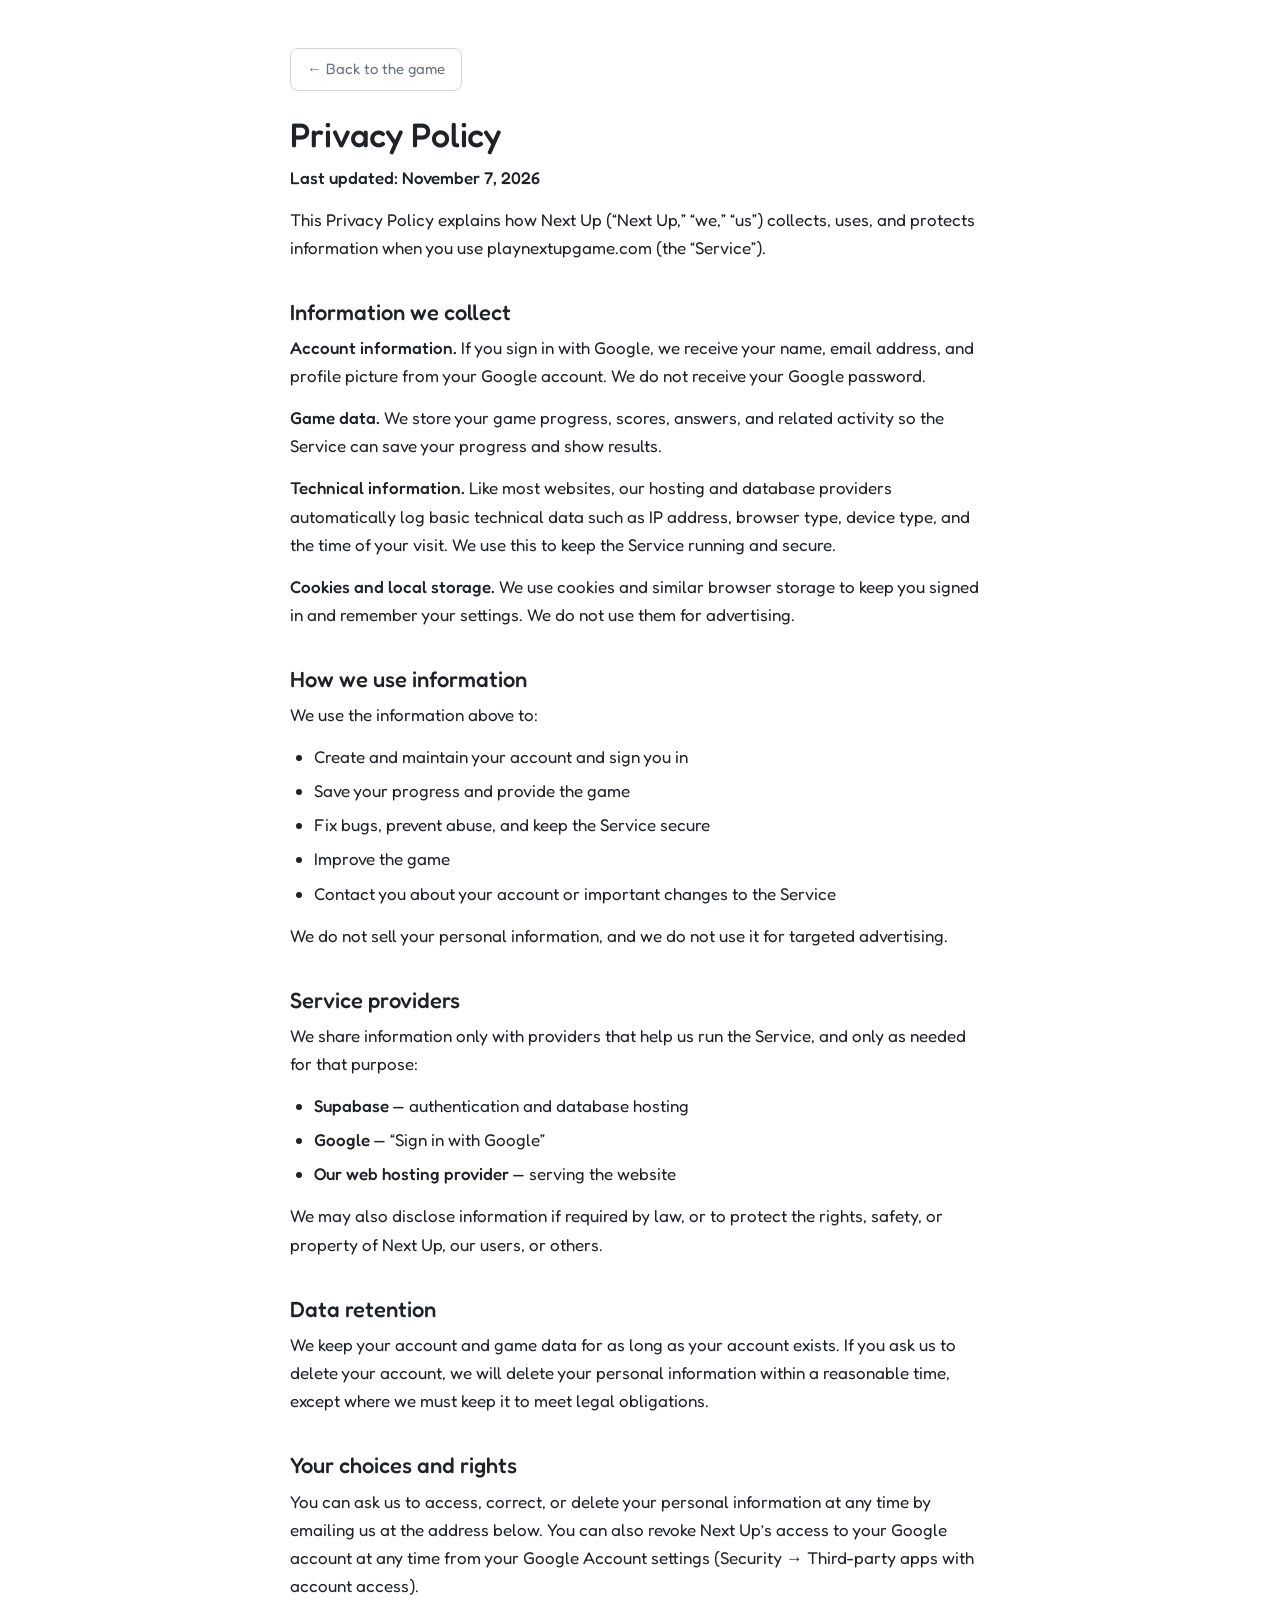
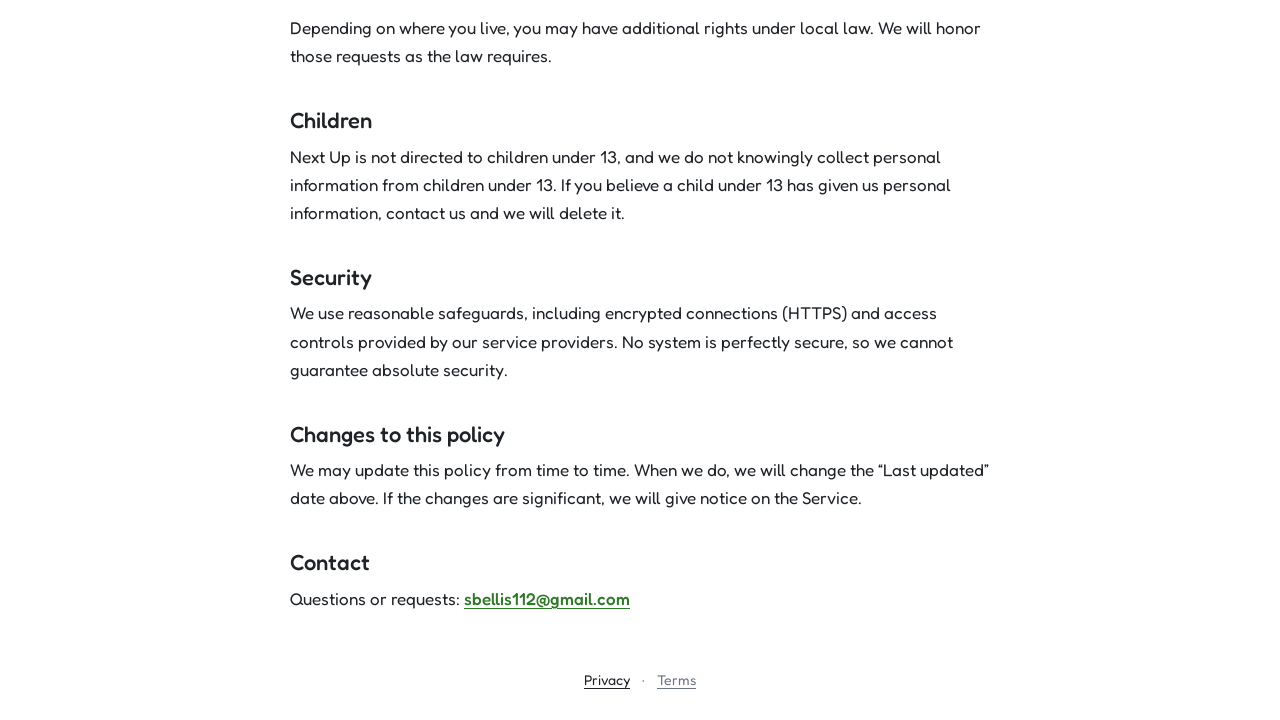
==== privacy/index.html @ cf097ffb "Add Privacy Policy and Terms of Service pages with site footer - New static pages at /privacy and /t" ====
<!DOCTYPE html>
<html lang="en">
<head>
<meta charset="UTF-8" />
<meta name="viewport" content="width=device-width, initial-scale=1" />
<title>Privacy Policy – Next Up</title>
<meta name="description" content="How Next Up collects, uses, and protects information." />
<meta name="theme-color" content="#5bb450" />
<link rel="preconnect" href="https://fonts.googleapis.com">
<link rel="preconnect" href="https://fonts.gstatic.com" crossorigin>
<link href="https://fonts.googleapis.com/css2?family=Fredoka:wght@300;400;500&display=swap" rel="stylesheet">
<link rel="stylesheet" href="/css/styles.css">
</head>
<body class="legal-body">
  <main class="container legal">
    <a class="legal-home" href="/">← Back to the game</a>

    <h1>Privacy Policy</h1>
    <p><strong>Last updated: November 7, 2026</strong></p>
    <p>This Privacy Policy explains how Next Up (“Next Up,” “we,” “us”) collects, uses, and protects information when you use playnextupgame.com (the “Service”).</p>

    <h2>Information we collect</h2>
    <p><strong>Account information.</strong> If you sign in with Google, we receive your name, email address, and profile picture from your Google account. We do not receive your Google password.</p>
    <p><strong>Game data.</strong> We store your game progress, scores, answers, and related activity so the Service can save your progress and show results.</p>
    <p><strong>Technical information.</strong> Like most websites, our hosting and database providers automatically log basic technical data such as IP address, browser type, device type, and the time of your visit. We use this to keep the Service running and secure.</p>
    <p><strong>Cookies and local storage.</strong> We use cookies and similar browser storage to keep you signed in and remember your settings. We do not use them for advertising.</p>

    <h2>How we use information</h2>
    <p>We use the information above to:</p>
    <ul>
      <li>Create and maintain your account and sign you in</li>
      <li>Save your progress and provide the game</li>
      <li>Fix bugs, prevent abuse, and keep the Service secure</li>
      <li>Improve the game</li>
      <li>Contact you about your account or important changes to the Service</li>
    </ul>
    <p>We do not sell your personal information, and we do not use it for targeted advertising.</p>

    <h2>Service providers</h2>
    <p>We share information only with providers that help us run the Service, and only as needed for that purpose:</p>
    <ul>
      <li><strong>Supabase</strong> — authentication and database hosting</li>
      <li><strong>Google</strong> — “Sign in with Google”</li>
      <li><strong>Our web hosting provider</strong> — serving the website</li>
    </ul>
    <p>We may also disclose information if required by law, or to protect the rights, safety, or property of Next Up, our users, or others.</p>

    <h2>Data retention</h2>
    <p>We keep your account and game data for as long as your account exists. If you ask us to delete your account, we will delete your personal information within a reasonable time, except where we must keep it to meet legal obligations.</p>

    <h2>Your choices and rights</h2>
    <p>You can ask us to access, correct, or delete your personal information at any time by emailing us at the address below. You can also revoke Next Up’s access to your Google account at any time from your Google Account settings (Security → Third-party apps with account access).</p>
    <p>Depending on where you live, you may have additional rights under local law. We will honor those requests as the law requires.</p>

    <h2>Children</h2>
    <p>Next Up is not directed to children under 13, and we do not knowingly collect personal information from children under 13. If you believe a child under 13 has given us personal information, contact us and we will delete it.</p>

    <h2>Security</h2>
    <p>We use reasonable safeguards, including encrypted connections (HTTPS) and access controls provided by our service providers. No system is perfectly secure, so we cannot guarantee absolute security.</p>

    <h2>Changes to this policy</h2>
    <p>We may update this policy from time to time. When we do, we will change the “Last updated” date above. If the changes are significant, we will give notice on the Service.</p>

    <h2>Contact</h2>
    <p>Questions or requests: <strong><a href="mailto:sbellis112@gmail.com">sbellis112@gmail.com</a></strong></p>
  </main>

  <footer class="site-footer">
    <a href="/privacy" aria-current="page">Privacy</a>
    <span aria-hidden="true">·</span>
    <a href="/terms">Terms</a>
  </footer>
</body>
</html>
---- css/styles.css ----
:root {
  --bg: #ffffff;
  --panel: #ffffff;
  --panel-light: #f4f5f7;
  --tile: #ffffff;
  --ink: #111;
  --text: #1f2328;
  --muted: #6b7280;
  --accent: #5bb450;
  --accent-hover: #4ea344;
  --correct: #5bb450;
  --wrong: #9ca3af;
  --border: #d1d5db;
  --gold: #d97706;
  --accent-link: #2f7a28;
}
@media (prefers-color-scheme: dark) {
  :root {
    --bg: #111418;
    --panel: #161a20;
    --panel-light: #1d232b;
    --text: #e6e8eb;
    --muted: #9aa3ad;
    --border: #313943;
    --accent-link: #7fd174;
  }
}
* { box-sizing: border-box; }
html, body, button, input, select, textarea, .container * {
  font-family: 'Fredoka', -apple-system, BlinkMacSystemFont, "Segoe UI", sans-serif;
}
body {
  margin: 0;
  font-weight: 400;
  background: var(--bg);
  color: var(--text);
  min-height: 100vh;
  display: flex;
  align-items: center;
  justify-content: center;
  padding: 24px;
  flex-direction: column;
}
/* Column layout: the auto margins centre the container vertically and keep the footer at the bottom. */
.container { width: 100%; max-width: 980px; margin-top: auto; }
.screen { display: none; }
.screen.active { display: block; }

.subtitle, .label, .diff-label, .big-label,
.result-stat .lbl, .stat span, .history-row.head,
.account-bar .signin-text, .account-info .who .sub { font-weight: 300; }

/* ----- Menu ----- */
.menu { text-align: center; padding: 32px 20px; }
.menu h1 { font-size: 36px; margin: 0 0 8px 0; font-weight: 500; }
.menu .subtitle { color: var(--muted); font-size: 16px; margin-bottom: 18px; }
.streak-chip {
  display: inline-flex;
  align-items: center;
  gap: 6px;
  background: var(--panel-light);
  border: 1px solid var(--border);
  border-radius: 999px;
  padding: 6px 14px;
  font-size: 14px;
  margin-bottom: 26px;
  color: var(--text);
}
.streak-chip b { color: var(--gold); }
.menu-actions {
  display: flex;
  flex-direction: column;
  gap: 12px;
  max-width: 360px;
  margin: 0 auto 28px auto;
}
.menu-actions button {
  padding: 14px 22px;
  font-size: 16px;
  font-weight: 500;
  border-radius: 10px;
  cursor: pointer;
  border: 1px solid var(--border);
  background: var(--panel-light);
  color: var(--text);
  transition: all 0.15s;
  min-height: 48px;
}
.menu-actions button.primary {
  background: var(--accent);
  color: white;
  border-color: var(--accent);
}
.menu-actions button.primary:hover { background: var(--accent-hover); border-color: var(--accent-hover); }
.menu-actions button:hover { border-color: var(--accent); }
.menu-actions button .sub-note { display: block; font-size: 12px; font-weight: 300; opacity: 0.85; margin-top: 2px; }
.menu-divider {
  color: var(--muted);
  font-size: 12px;
  text-transform: uppercase;
  letter-spacing: 1px;
  margin: 18px 0 4px 0;
}
.diff-row { display: flex; gap: 8px; justify-content: center; margin-bottom: 14px; flex-wrap: wrap; }
.diff-row button {
  background: var(--panel-light);
  color: var(--muted);
  border: 1px solid var(--border);
  border-radius: 8px;
  padding: 10px 16px;
  font-size: 14px;
  cursor: pointer;
  min-height: 44px;
}
.diff-row button.active {
  background: var(--accent);
  color: white;
  border-color: var(--accent);
}
.diff-label {
  color: var(--muted);
  font-size: 13px;
  text-transform: uppercase;
  letter-spacing: 1px;
  margin-bottom: 10px;
}

/* ----- Round ----- */
.header {
  display: flex;
  justify-content: space-between;
  align-items: center;
  margin-bottom: 20px;
  gap: 12px;
  flex-wrap: wrap;
}
h1.round-title { font-size: 22px; margin: 0; font-weight: 500; }
.stats { display: flex; gap: 10px; font-variant-numeric: tabular-nums; flex-wrap: wrap; }
.stat {
  background: var(--panel-light);
  padding: 8px 14px;
  border-radius: 8px;
  border: 1px solid var(--border);
  font-size: 14px;
}
.stat span { color: var(--muted); margin-right: 6px; }
#timer { display: inline-block; min-width: 44px; text-align: right; }
.progress-bar {
  height: 6px;
  background: var(--panel-light);
  border-radius: 3px;
  overflow: hidden;
  margin-bottom: 20px;
  border: 1px solid var(--border);
}
.progress-fill { height: 100%; background: var(--accent); transition: width 0.3s; }
.panel {
  background: var(--panel);
  border: 1px solid var(--border);
  border-radius: 14px;
  padding: 28px;
}
.label {
  color: var(--muted);
  font-size: 13px;
  text-transform: uppercase;
  letter-spacing: 1px;
  margin-bottom: 12px;
}
.sequence { margin-bottom: 20px; }

/* Frames stack TOP-TO-BOTTOM (numbered 1→4) so the order is unambiguous, then
   the answer (frame 5) continues below. Reference frames are sized in viewport
   units so the whole column tries to fit one screen; if it can't, the page
   just scrolls vertically. Applies to every 4-frame sequence family. */
.frame-stack {
  display: flex;
  flex-direction: column;
  align-items: center;
  gap: clamp(8px, 1.6vh, 14px);
}
/* Reference frames: read-only, so kept compact and viewport-scaled. Beats the
   generic #screen-round .sequence .tile width rule. */
#screen-round .sequence .tile.frame-tile,
.tile.frame-tile {
  position: relative;
  width: min(30vw, 15vh, 132px);
  height: min(30vw, 15vh, 132px);
}
.frame-tile svg { width: 100%; height: 100%; }
.frame-chip {
  position: absolute;
  top: -9px;
  left: -9px;
  width: 22px;
  height: 22px;
  border-radius: 50%;
  background: var(--muted);
  color: #fff;
  font-size: 12px;
  font-weight: 600;
  display: flex;
  align-items: center;
  justify-content: center;
  z-index: 2;
}

/* The answer stage: frame 5, larger and centered at the bottom of the column. */
.answer-stage { display: flex; justify-content: center; margin: clamp(8px, 1.6vh, 14px) 0 8px; }
.answer-wrap { position: relative; }
.answer-wrap .chip-answer { background: var(--accent); }
/* High specificity on purpose: must beat the #screen-round .sequence .tile
   sizing rules at any screen width. Uses vh too so it shrinks to help fit. */
#screen-round .sequence .tile.answer-big,
.tile.answer-big {
  width: min(70vw, 40vh, 240px);
  height: min(70vw, 40vh, 240px);
}
.answer-big .slot-canvas svg { width: 100%; height: 100%; }
.matrix {
  display: grid;
  grid-template-columns: repeat(3, max-content);
  gap: 10px;
  margin-bottom: 28px;
}
.tile {
  width: 120px;
  height: 120px;
  background: #fff; /* tiles stay white in dark mode so figures read */
  border: 2px solid #000;
  border-radius: 4px;
  display: flex;
  align-items: center;
  justify-content: center;
  flex-shrink: 0;
  position: relative;
}
.tile.question {
  background: var(--panel-light);
  border-style: dashed;
  border-color: var(--muted);
  color: var(--muted);
  font-size: 48px;
  font-weight: 300;
}
.matrix .tile { width: 96px; height: 96px; }
.matrix .tile.question { font-size: 40px; }
.arrow { color: var(--muted); font-size: 18px; user-select: none; }
.options {
  display: grid;
  grid-template-columns: repeat(5, 1fr);
  gap: 12px;
}
.option {
  display: flex;
  flex-direction: column;
  align-items: center;
  gap: 8px;
  cursor: pointer;
  background: none;
  border: none;
  padding: 0;
}
.option .tile { transition: all 0.15s; width: 110px; height: 110px; }
.option:hover:not(:disabled) .tile,
.option:focus-visible .tile {
  transform: translateY(-3px);
  box-shadow: 0 6px 16px rgba(91,180,80,0.25);
}
.option .letter { font-weight: 500; color: var(--muted); font-size: 16px; }
.option.correct .tile { border-color: var(--correct); box-shadow: 0 0 0 3px var(--correct); }
.option.wrong   .tile { border-color: var(--wrong);   box-shadow: 0 0 0 3px var(--wrong); }
.option:disabled { cursor: default; }

/* ----- Answer builder (construct-the-answer) ----- */
.builder { margin-top: 8px; }
.bld-stage { display: flex; gap: 16px; align-items: flex-start; justify-content: center; flex-wrap: wrap; }
.bld-stage-center { justify-content: center; }
.bld-canvas-wrap { display: flex; flex-direction: column; align-items: center; gap: 12px; }
.bld-canvas {
  width: 150px; height: 150px; background: #fff;
  border: 2px solid #000; border-radius: 4px;
  display: flex; align-items: center; justify-content: center; flex-shrink: 0;
}
.bld-palette {
  display: grid; grid-template-columns: repeat(2, 1fr); gap: 8px;
  align-content: start;
  padding: 12px; border: 1px solid var(--border); border-radius: 10px;
  background: var(--panel-light); min-width: 150px;
}
.bld-palette-title { grid-column: 1 / -1; font-size: 12px; text-transform: uppercase; letter-spacing: 1px; color: var(--muted); margin-bottom: 2px; text-align: center; }
.bld-chip {
  display: inline-flex; flex-direction: column; align-items: center; justify-content: center;
  gap: 3px;
  padding: 6px; border: 2px solid transparent; border-radius: 8px;
  background: #fff; cursor: pointer; min-height: 64px; min-width: 64px;
}
.bld-chip-label { font-size: 10px; color: #555; text-transform: capitalize; }
@media (max-width: 700px) {
  .bld-stage { flex-direction: column; align-items: center; }
  .bld-palette { grid-template-columns: repeat(4, 1fr); width: 100%; max-width: 360px; }
}
.bld-chip.sel { border-color: var(--accent); box-shadow: 0 0 0 2px color-mix(in srgb, var(--accent) 35%, transparent); }
.bld-chip:hover { border-color: var(--muted); }
.bld-chip svg { display: block; }
.bld-blank { font-size: 12px; color: var(--muted); background: var(--panel-light); }
.bld-controls { display: flex; align-items: center; gap: 8px; flex-wrap: wrap; justify-content: center; }
.bld-ctl-label { font-size: 12px; color: var(--muted); text-transform: uppercase; letter-spacing: 1px; }
.bld-slot, .bld-size, .bld-step, .bld-clear {
  padding: 8px 12px; border: 1px solid var(--border); border-radius: 8px;
  background: var(--panel-light); color: var(--text); cursor: pointer; min-height: 40px;
}
.bld-slot.sel { background: var(--accent); color: #fff; border-color: var(--accent); }
.bld-size.sel { border-color: var(--accent); box-shadow: 0 0 0 2px color-mix(in srgb, var(--accent) 35%, transparent); }
.bld-step { font-size: 20px; min-width: 44px; line-height: 1; }
.bld-count { font-variant-numeric: tabular-nums; min-width: 64px; text-align: center; }
.bld-slot-row { justify-content: center; }
.bld-hint { font-size: 13px; color: var(--muted); }
/* Tap-the-box dot builder: an invisible 3x3 grid sits over the preview. */
.bld-dotbox { position: relative; display: inline-block; }
.bld-dotgrid-overlay {
  position: absolute; inset: 2px; /* sit inside the canvas border */
  display: grid; grid-template-columns: repeat(3, 1fr); grid-template-rows: repeat(3, 1fr);
}
.bld-cellhit { background: transparent; border: none; cursor: pointer; padding: 0; }
.bld-cellhit:hover:not(.disabled) { background: color-mix(in srgb, var(--accent) 14%, transparent); }
.bld-cellhit.disabled { cursor: default; }
.bld-submit { margin-top: 22px; }

/* Number pad builder */
.bld-numpad-display {
  min-width: 180px;
  min-height: 52px;
  padding: 8px 16px;
  border: 2px solid var(--border);
  border-radius: 10px;
  background: #fff;
  color: #111;
  font-size: 30px;
  font-weight: 600;
  text-align: center;
  font-variant-numeric: tabular-nums;
}
.bld-numpad { display: grid; grid-template-columns: repeat(3, 64px); gap: 8px; }
.bld-key {
  min-height: 50px;
  font-size: 20px;
  border: 1px solid var(--border);
  border-radius: 10px;
  background: var(--panel-light);
  color: var(--text);
  cursor: pointer;
}
.bld-key:hover { border-color: var(--accent); }

/* Week builders (calendar pattern + pick-a-day) */
.bld-canvas-wide { width: 330px; height: auto; min-height: 0; padding: 4px; }
.bld-weekrow { display: flex; gap: 4px; }
.bld-day {
  flex: 1;
  min-width: 40px;
  min-height: 42px;
  border: 1px solid var(--border);
  border-radius: 8px;
  background: var(--panel-light);
  color: var(--text);
  font-size: 12px;
  cursor: pointer;
}
.bld-day.sel { background: var(--accent); color: #fff; border-color: var(--accent); }

/* Tap-to-cycle nested builder: invisible section hotspots over the preview. */
.bld-nested-wrap { position: relative; }
.bld-nested-overlay { position: absolute; inset: 0; width: 100%; height: 100%; }
.bld-sect { fill: transparent; stroke: none; cursor: pointer; }
.bld-sect:hover { fill: color-mix(in srgb, var(--accent) 18%, transparent); }
.bld-sect.drop { fill: color-mix(in srgb, var(--accent) 32%, transparent); }
.bld-sect:focus-visible { stroke: var(--accent); stroke-width: 2; outline: none; }
.bld-legend { display: flex; gap: 6px; flex-wrap: wrap; justify-content: center; align-items: center; }
.bld-legend-chip {
  display: inline-flex; padding: 4px; border: 2px solid transparent; border-radius: 8px;
  background: #fff; cursor: grab; line-height: 0;
  min-width: 46px; min-height: 46px;             /* touch-friendly */
  align-items: center; justify-content: center;
  touch-action: none;                            /* pointer-drag, not scroll */
  user-select: none;
  -webkit-user-select: none;
}
.bld-legend-chip:active { cursor: grabbing; }
.bld-legend-chip:hover { border-color: var(--muted); }
.bld-legend-chip.sel { border-color: var(--accent); box-shadow: 0 0 0 2px color-mix(in srgb, var(--accent) 35%, transparent); }
.bld-legend-chip svg { border-radius: 3px; pointer-events: none; }

/* Pointer-drag ghost: a copy of the fill chip riding under the finger. */
.bld-drag-ghost {
  position: fixed;
  transform: translate(-50%, -55%) scale(1.15);
  pointer-events: none;
  z-index: 200;
  opacity: 0.92;
  box-shadow: 0 6px 18px rgba(0, 0, 0, 0.25);
}

/* ----- Puzzle-first round format -----
   The puzzle IS the page: no boxed panel, a full-bleed progress bar pinned to
   the top, and a small fixed HUD bottom-right (question · time · mute · quit). */
#screen-round .panel {
  background: transparent;
  border: none;
  border-radius: 0;
  padding: 10px 0 90px 0; /* bottom space so the HUD never overlaps content */
}
.round-progress {
  position: fixed;
  top: 0;
  left: 0;
  right: 0;
  z-index: 30;
  height: 7px;
  margin: 0;
  border: none;
  border-radius: 0;
}
.corner-hud {
  position: fixed;
  right: 14px;
  bottom: 14px;
  z-index: 30;
  display: flex;
  align-items: center;
  gap: 10px;
  padding: 8px 12px;
  border-radius: 999px;
  background: color-mix(in srgb, var(--panel) 88%, transparent);
  border: 1px solid var(--border);
  backdrop-filter: blur(6px);
  font-size: 13px;
  color: var(--muted);
}
.corner-hud .hud-q { font-weight: 600; color: var(--text); font-variant-numeric: tabular-nums; }
.corner-hud .hud-time { font-variant-numeric: tabular-nums; min-width: 44px; text-align: right; }
.hud-btn {
  background: none;
  border: none;
  padding: 2px 4px;
  font-size: 14px;
  color: var(--muted);
  cursor: pointer;
  min-height: 0;
}
.hud-btn:hover { color: var(--text); }

/* Bigger puzzle tiles in the round (sizes match the renderPanel calls). */
#screen-round .sequence .tile { width: 150px; height: 150px; }
#screen-round .matrix .tile { width: 120px; height: 120px; }
@media (max-width: 560px) {
  #screen-round .sequence .tile { width: 124px; height: 124px; }
  #screen-round .matrix .tile { width: 100px; height: 100px; }
  #screen-round .sequence .tile svg, #screen-round .matrix .tile svg { max-width: 100%; max-height: 100%; }
}

/* ----- Per-family identity -----
   Each puzzle family gets its own accent + frame treatment so types look,
   play, and feel distinct. data-family is set on .panel by loadQuestion. */
.panel[data-family] { border-top: none; }
.panel[data-family]::before {
  content: attr(data-family);
  display: inline-block;
  font-size: 11px;
  text-transform: uppercase;
  letter-spacing: 1.5px;
  color: var(--fam-accent, var(--accent));
  border: 1px solid var(--fam-accent, var(--accent));
  border-radius: 999px;
  padding: 3px 10px;
  margin-bottom: 12px;
}
.panel[data-family="shapes"]   { --fam-accent: #0072B2; }
.panel[data-family="dots"]     { --fam-accent: #56B4E9; }
.panel[data-family="matrix"]   { --fam-accent: #CC79A7; }
.panel[data-family="nested"]   { --fam-accent: #009E73; }
.panel[data-family="number"]   { --fam-accent: #E69F00; }
.panel[data-family="weeks"]    { --fam-accent: #D55E00; }
.panel[data-family="schedule"] { --fam-accent: #8b5cf6; }
.panel[data-family="month"]    { --fam-accent: #D55E00; }
.panel[data-family="bars"]     { --fam-accent: #0072B2; }
.panel[data-family="word"]     { --fam-accent: #E69F00; }

/* Nested puzzles read better with larger frames and no arrows between them. */
.panel[data-family="nested"] .sequence .arrow { display: none; }
.panel[data-family="nested"] .sequence { gap: 14px; }

/* Number panels: lighter frame so the digits carry the look. */
.panel[data-family="number"] .tile { border-width: 1px; border-radius: 12px; }

/* Weeks & schedule: stacked wide rows, paper-calendar feel. */
.weeks, .schedule { display: flex; flex-direction: column; gap: 8px; align-items: center; margin-bottom: 20px; }
.week-row {
  display: flex;
  align-items: center;
  gap: 10px;
  background: #fff;
  border: 1px solid #ccc;
  border-radius: 8px;
  padding: 6px 10px;
}
.week-row svg { display: block; }
.week-num { font-size: 11px; color: #888; min-width: 34px; font-variant-numeric: tabular-nums; }
.question-week { border-style: dashed; color: var(--muted); background: var(--panel-light); }
.week-q { font-size: 22px; font-weight: 300; padding: 4px 140px 4px 4px; }
.tile.week-tile { width: auto; height: auto; padding: 8px; }

/* Instruction line for puzzle families that need a hint up top. */
.instruction {
  font-size: 13px;
  color: var(--muted);
  background: var(--panel-light);
  border: 1px solid var(--border);
  border-radius: 8px;
  padding: 8px 12px;
  margin-bottom: 14px;
}

/* ----- Daily intro ----- */
.daily-intro .intro-note { color: var(--muted); font-size: 14px; max-width: 420px; margin: 8px auto 0; line-height: 1.5; }
.daily-intro .go-btn { margin-top: 24px; }

/* ----- GO button + menu links ----- */
.go-btn {
  display: flex;
  flex-direction: column;
  align-items: center;
  gap: 6px;
  width: 100%;
  max-width: 420px;
  margin: 18px auto 6px auto;
  padding: 26px 20px;
  border-radius: 18px;
  border: none;
  background: var(--accent);
  color: #fff;
  cursor: pointer;
  transition: transform 0.12s ease-out, background 0.15s;
}
.go-btn:hover { background: var(--accent-hover); transform: translateY(-2px); }
.go-btn:active { transform: translateY(0); }
.go-btn .go-word { font-size: 34px; font-weight: 700; letter-spacing: 4px; line-height: 1; }
.go-btn .sub-note { font-size: 13px; opacity: 0.92; }
.menu-links { display: flex; gap: 10px; justify-content: center; align-items: center; margin-top: 18px; color: var(--muted); }
.menu-link {
  background: none; border: none; padding: 4px 2px;
  color: var(--muted); font-size: 14px; cursor: pointer; text-decoration: underline;
  text-underline-offset: 3px;
}
.menu-link:hover { color: var(--text); }
.howto-gallery-note { font-size: 12px; color: var(--muted); max-width: 220px; text-align: left; }
@media (prefers-reduced-motion: reduce) {
  .go-btn, .go-btn:hover { transition: none; transform: none; }
}

/* ----- Game feel: shake, streak glow, pulses ----- */
/* Decaying horizontal shake on the puzzle panel (never the viewport). */
@keyframes irt-shake {
  10%, 90% { transform: translateX(-1px); }
  20%, 80% { transform: translateX(2px); }
  30%, 50%, 70% { transform: translateX(-4px); }
  40%, 60% { transform: translateX(4px); }
}
.panel.shake { animation: irt-shake 0.5s cubic-bezier(.36,.07,.19,.97) both; }

/* Streak heat: fixed glow layer behind everything; opacity-only changes. */
.streak-glow {
  position: fixed;
  inset: 0;
  z-index: 0;
  pointer-events: none;
  opacity: 0;
  transition: opacity 0.6s ease-out, background 0.6s ease-out;
}
@keyframes irt-glow-tick {
  0% { transform: scale(1); }
  40% { transform: scale(1.04); }
  100% { transform: scale(1); }
}
.streak-glow.glow-tick { animation: irt-glow-tick 0.5s ease-out; }
.container, .screen { position: relative; z-index: 1; }

/* Correct-answer pulse on the revealed tile (200ms overshoot). */
@keyframes irt-pop {
  0% { transform: scale(0.92); }
  60% { transform: scale(1.06); }
  100% { transform: scale(1); }
}
.tile.correct { animation: irt-pop 0.22s cubic-bezier(.175,.885,.32,1.275); }

@media (prefers-reduced-motion: reduce) {
  .panel.shake { animation: none; outline: 2px solid var(--wrong); outline-offset: 2px; }
  .streak-glow.glow-tick { animation: none; }
  .streak-glow { transition: none; }
  .tile.correct { animation: none; }
}

/* ----- Inline answer slot (the "?" in the puzzle is the input) ----- */
.answer-slot { position: relative; border-style: dashed; border-color: var(--accent); }
.answer-slot .slot-canvas { width: 100%; height: 100%; display: flex; align-items: center; justify-content: center; }
.answer-slot .slot-canvas svg { max-width: 100%; max-height: 100%; }
.answer-slot .slot-ph { font-size: 40px; font-weight: 300; color: var(--accent); }
.answer-slot.resolved { pointer-events: none; border-style: solid; }
.answer-slot.resolved.correct { border-color: var(--correct); box-shadow: 0 0 0 3px var(--correct); }
.answer-slot.resolved.wrong { border-color: #d55e00; box-shadow: 0 0 0 3px #d55e00; }

/* dots: 3x3 hit-grid over the slot. While unresolved, tappable cells carry a
   faint inset outline so players can see where to tap (hover never fires on
   touch); :active gives press feedback. */
.slot-dotgrid {
  position: absolute; inset: 0;
  display: grid; grid-template-columns: repeat(3, 1fr); grid-template-rows: repeat(3, 1fr);
  padding: 3px; gap: 2px;
}
.answer-slot:not(.resolved) .bld-cellhit:not(.disabled) {
  box-shadow: inset 0 0 0 1px color-mix(in srgb, var(--muted) 35%, transparent);
  border-radius: 6px;
}
.bld-cellhit:active:not(.disabled) { background: color-mix(in srgb, var(--accent) 22%, transparent); }

/* number: typed value lives in the slot */
.slot-number { font-size: 40px; font-weight: 600; color: #111; font-variant-numeric: tabular-nums; }

/* week answer row in the slot */
.week-slot { flex: 1; }
.slot-week { display: flex; gap: 4px; }
.slot-day {
  flex: 1; min-width: 38px; min-height: 52px;
  display: flex; flex-direction: column; align-items: center; justify-content: center; gap: 2px;
  border: 1px solid var(--border); border-radius: 8px;
  background: var(--panel-light); color: var(--text); font-size: 11px; cursor: pointer;
}
.slot-day.sel { background: var(--accent); color: #fff; border-color: var(--accent); }
.slot-day-dot { font-size: 12px; min-height: 14px; }
.question-week .week-slot .slot-week { width: 100%; }

/* month calendar answer */
.month-layout, .bars-layout { display: flex; justify-content: center; margin-bottom: 20px; }
.month-slot { width: 100%; max-width: 420px; }
.slot-month {
  display: grid; grid-template-columns: repeat(7, 1fr); gap: 4px;
  background: #fff; border: 1px solid #ccc; border-radius: 10px; padding: 10px;
}
.m-head { text-align: center; font-size: 11px; color: #888; padding: 2px 0; }
.m-day {
  position: relative; min-height: 44px;
  border: 1px solid #ddd; border-radius: 6px; background: #fafafa;
  color: #111; font-size: 13px; cursor: pointer;
  display: flex; flex-direction: column; align-items: center; justify-content: center; gap: 1px;
}
.m-day:hover { border-color: var(--accent); }
.m-day.sel { background: var(--accent); border-color: var(--accent); color: #fff; }
.m-day .m-sym { font-size: 11px; line-height: 1; }
.m-day.sel .m-sym { color: #fff; }

/* interactive ratio bars */
.bars-slot { width: 100%; max-width: 420px; }
.slot-bars {
  display: flex; gap: 28px; justify-content: center; align-items: flex-end;
  background: #fff; border: 1px solid #ccc; border-radius: 10px; padding: 18px 24px 12px;
}
.bar-col { display: flex; flex-direction: column; align-items: center; gap: 6px; cursor: ns-resize; touch-action: none; }
.bar-val { font-size: 15px; font-weight: 600; color: #111; font-variant-numeric: tabular-nums; }
.bar-track {
  width: 56px; height: 180px;
  background: #f0f1f3; border: 1px solid #ddd; border-radius: 8px;
  display: flex; flex-direction: column; justify-content: flex-end; overflow: hidden;
}
.bar-fill { background: var(--accent); width: 100%; transition: height 0.05s linear; }
.bar-label { font-size: 12px; color: #555; max-width: 90px; text-align: center; }

/* word problems: big readable prompt next to the answer slot */
.word-layout { display: flex; gap: 24px; align-items: center; justify-content: center; flex-wrap: wrap; margin-bottom: 20px; }
.word-prompt {
  max-width: 420px;
  font-size: 17px;
  line-height: 1.55;
  color: var(--text);
  background: var(--panel-light);
  border: 1px solid var(--border);
  border-left: 4px solid var(--fam-accent, var(--accent));
  border-radius: 10px;
  padding: 16px 18px;
}

/* tray head: hint left, clear right (owner: clear sits above, to the right) */
.bld-tray-head { display: flex; justify-content: space-between; align-items: center; gap: 12px; width: 100%; max-width: 480px; margin: 0 auto 10px; }
.bld-tray-row { display: flex; gap: 16px; justify-content: center; flex-wrap: wrap; }
.builder { display: flex; flex-direction: column; align-items: center; gap: 14px; }

/* Answer reveal after submitting */
.reveal { display: flex; gap: 24px; justify-content: center; align-items: flex-end; flex-wrap: wrap; }
.reveal-item { display: flex; flex-direction: column; align-items: center; gap: 8px; }
.reveal-label { font-size: 13px; color: var(--muted); text-transform: uppercase; letter-spacing: 1px; }
.tile.correct { border-color: var(--correct); box-shadow: 0 0 0 3px var(--correct); }
.tile.wrong { border-color: var(--wrong); box-shadow: 0 0 0 3px var(--wrong); }

.feedback {
  margin-top: 24px;
  min-height: 32px;
  display: flex;
  justify-content: space-between;
  align-items: center;
  gap: 12px;
  flex-wrap: wrap;
}
.msg { font-size: 15px; }
.msg.correct { color: var(--correct); }
.msg.wrong   { color: var(--wrong); }
.rule-note {
  margin-top: 10px;
  font-size: 14px;
  color: var(--muted);
  background: var(--panel-light);
  border: 1px solid var(--border);
  border-radius: 8px;
  padding: 10px 14px;
}
.rule-note b { color: var(--text); }
button.next, button.quit {
  background: var(--accent);
  color: white;
  border: none;
  padding: 10px 22px;
  border-radius: 8px;
  font-size: 15px;
  font-weight: 500;
  cursor: pointer;
  min-height: 44px;
}
button.next:hover { background: var(--accent-hover); }
button.next[hidden] { display: none; }
button.quit {
  background: transparent;
  color: var(--muted);
  border: 1px solid var(--border);
}
button.quit:hover { color: var(--text); border-color: var(--accent); }

/* ----- Results ----- */
.results { text-align: center; padding: 20px; }
.results h2 { font-size: 28px; margin: 0 0 8px 0; }
.results .big {
  font-size: 64px;
  font-weight: 500;
  color: var(--accent);
  font-variant-numeric: tabular-nums;
  margin: 18px 0 8px 0;
}
.results .big-label {
  color: var(--muted);
  text-transform: uppercase;
  letter-spacing: 1px;
  font-size: 13px;
  margin-bottom: 24px;
}
.results-grid {
  display: grid;
  grid-template-columns: repeat(3, 1fr);
  gap: 12px;
  max-width: 540px;
  margin: 0 auto 24px auto;
}
.result-stat {
  background: var(--panel-light);
  border: 1px solid var(--border);
  border-radius: 10px;
  padding: 16px;
}
.result-stat .val { font-size: 22px; font-weight: 500; font-variant-numeric: tabular-nums; }
.result-stat .lbl {
  color: var(--muted);
  font-size: 12px;
  text-transform: uppercase;
  letter-spacing: 1px;
  margin-top: 4px;
}
.share-grid { font-size: 28px; letter-spacing: 4px; margin: 6px 0 14px 0; user-select: none; }
.countdown-note { color: var(--muted); font-size: 14px; margin-bottom: 20px; }
.countdown-note b { font-variant-numeric: tabular-nums; color: var(--text); }
.results-actions {
  display: flex;
  gap: 12px;
  justify-content: center;
  flex-wrap: wrap;
}
.signin-upsell {
  max-width: 420px;
  margin: 0 auto 24px auto;
  background: var(--panel-light);
  border: 1px solid var(--border);
  border-radius: 12px;
  padding: 16px;
  font-size: 14px;
  color: var(--muted);
}
.signin-upsell .btn-google { margin-top: 10px; }
.per-problem { max-width: 700px; margin: 0 auto 28px auto; text-align: left; }
.per-problem table { width: 100%; border-collapse: collapse; font-size: 14px; }
.per-problem th, .per-problem td {
  padding: 8px 12px;
  border-bottom: 1px solid var(--border);
  text-align: left;
}
.per-problem th {
  color: var(--muted);
  font-weight: 500;
  font-size: 12px;
  text-transform: uppercase;
  letter-spacing: 1px;
}
.per-problem td.right { text-align: right; font-variant-numeric: tabular-nums; }
.badge {
  display: inline-block;
  padding: 2px 8px;
  border-radius: 999px;
  font-size: 12px;
  font-weight: 500;
}
.badge.correct { background: rgba(91,180,80,0.15); color: var(--accent); }
.badge.wrong   { background: var(--panel-light); color: var(--muted); }

/* ----- Stats ----- */
.stats-screen h2 { font-size: 24px; margin: 0 0 4px 0; }
.stats-screen .subtitle { color: var(--muted); margin-bottom: 24px; font-size: 14px; }
.stats-cards {
  display: grid;
  grid-template-columns: repeat(auto-fit, minmax(140px, 1fr));
  gap: 12px;
  margin-bottom: 28px;
}
.dist {
  max-width: 460px;
  margin-bottom: 28px;
}
.dist h3 { font-size: 15px; font-weight: 500; margin: 0 0 12px 0; }
.dist-row { display: flex; align-items: center; gap: 10px; margin-bottom: 6px; font-size: 13px; }
.dist-row .k { width: 34px; text-align: right; color: var(--muted); font-variant-numeric: tabular-nums; }
.dist-row .bar-wrap { flex: 1; background: var(--panel-light); border-radius: 4px; overflow: hidden; }
.dist-row .bar {
  background: var(--accent);
  color: white;
  font-size: 12px;
  padding: 3px 8px;
  border-radius: 4px;
  min-width: 24px;
  text-align: right;
  font-variant-numeric: tabular-nums;
}

/* ----- History ----- */
.history { padding: 8px 0; }
.history h2 { font-size: 24px; margin: 0 0 4px 0; }
.history .subtitle { color: var(--muted); margin-bottom: 24px; font-size: 14px; }
.history-list { border: 1px solid var(--border); border-radius: 10px; overflow: hidden; }
.history-row {
  display: grid;
  grid-template-columns: 1fr 100px 100px 100px;
  padding: 14px 18px;
  border-bottom: 1px solid var(--border);
  align-items: center;
  font-size: 14px;
}
.history-row:last-child { border-bottom: none; }
.history-row.head {
  background: var(--panel-light);
  color: var(--muted);
  font-size: 12px;
  text-transform: uppercase;
  letter-spacing: 1px;
  font-weight: 500;
}
.history-row .avg { font-variant-numeric: tabular-nums; font-weight: 500; color: var(--accent); }
.history-row .num { font-variant-numeric: tabular-nums; }
.history-empty {
  padding: 40px;
  text-align: center;
  color: var(--muted);
  background: var(--panel-light);
  border-radius: 10px;
}
.history-actions { display: flex; justify-content: space-between; margin-top: 20px; gap: 8px; }
.back-link {
  background: transparent;
  color: var(--muted);
  border: 1px solid var(--border);
  border-radius: 8px;
  padding: 8px 16px;
  font-size: 14px;
  cursor: pointer;
  min-height: 44px;
}
.back-link:hover { color: var(--text); border-color: var(--accent); }

/* ----- Invite landing ----- */
.login { display: none; min-height: 60vh; }
.login.active { display: flex; align-items: center; justify-content: center; }
.login-card { text-align: center; padding: 40px 28px; max-width: 420px; width: 100%; }
.login-card h1 { font-size: 32px; margin: 0 0 12px 0; font-weight: 500; }
.login-card .subtitle { color: var(--muted); font-size: 15px; margin-bottom: 32px; line-height: 1.5; }
#btn-invite-google { width: 280px; padding: 12px 20px; margin-bottom: 28px; }
#btn-invite-skip {
  background: transparent;
  color: var(--muted);
  border: 1px solid var(--border);
  border-radius: 999px;
  font-size: 14px;
  cursor: pointer;
  width: 280px;
  padding: 12px 20px;
}
#btn-invite-skip:hover { color: var(--text); border-color: var(--accent); }

/* ----- Account widget ----- */
.account-bar {
  position: fixed;
  top: 16px;
  right: 16px;
  z-index: 50;
  display: flex;
  flex-direction: column;
  align-items: flex-end;
  gap: 10px;
}
.account-trigger {
  width: 44px;
  height: 44px;
  border-radius: 50%;
  border: 1px solid var(--border);
  background: var(--panel-light);
  padding: 0;
  cursor: pointer;
  display: flex;
  align-items: center;
  justify-content: center;
  overflow: hidden;
  color: var(--muted);
}
.account-trigger:hover { border-color: var(--accent); }
.account-trigger img { width: 100%; height: 100%; object-fit: cover; }
.account-trigger svg { width: 22px; height: 22px; display: block; }
.account-panel {
  display: none;
  flex-direction: column;
  align-items: center;
  width: max-content;
  gap: 10px;
  padding: 14px;
  background: var(--panel-light);
  border: 1px solid var(--border);
  border-radius: 12px;
}
.account-bar.open .account-panel { display: flex; }
.account-bar .signin-text { color: var(--muted); font-size: 12px; text-align: center; }
.account-info { display: flex; align-items: center; gap: 10px; }
.avatar {
  width: 36px;
  height: 36px;
  border-radius: 50%;
  object-fit: cover;
  border: 1px solid var(--border);
}
.account-info .who { text-align: left; line-height: 1.25; }
.account-info .who .name { font-weight: 500; font-size: 14px; }
.account-info .who .sub { color: var(--muted); font-size: 12px; }
.btn-small {
  background: transparent;
  color: var(--muted);
  border: 1px solid var(--border);
  border-radius: 8px;
  padding: 6px 12px;
  font-size: 13px;
  font-weight: 500;
  cursor: pointer;
}
.btn-small:hover { color: var(--text); border-color: var(--accent); }
.account-panel .btn-small { align-self: stretch; }

/* ----- Modal ----- */
.modal-overlay {
  display: none;
  position: fixed;
  inset: 0;
  background: rgba(17,19,24,0.45);
  align-items: center;
  justify-content: center;
  padding: 24px;
  z-index: 100;
}
.modal-overlay.active { display: flex; }
.modal-box {
  background: var(--panel);
  border: 1px solid var(--border);
  border-radius: 14px;
  padding: 28px;
  max-width: 420px;
  width: 100%;
  text-align: center;
  max-height: 85vh;
  overflow-y: auto;
}
.modal-box h3 { margin: 0 0 10px 0; font-size: 20px; }
.modal-box p { color: var(--muted); font-size: 14px; margin: 0 0 22px 0; }
.modal-box .avatar { width: 56px; height: 56px; margin: 0 auto 14px auto; }
.modal-actions { display: flex; flex-direction: column; gap: 10px; }
.modal-actions button {
  padding: 12px 18px;
  font-size: 15px;
  font-weight: 500;
  border-radius: 10px;
  cursor: pointer;
  border: 1px solid var(--border);
  background: var(--panel-light);
  color: var(--text);
  min-height: 44px;
}
.modal-actions button.primary {
  background: var(--accent);
  color: white;
  border-color: var(--accent);
}
.modal-actions button.primary:hover { background: var(--accent-hover); }
.howto-example { display: flex; gap: 8px; align-items: center; justify-content: center; margin: 14px 0; flex-wrap: wrap; }
.howto-example .tile { width: 64px; height: 64px; }
.modal-box p.howto-note { font-size: 13px; margin-bottom: 12px; }

/* ----- Leaderboard ----- */
.leaderboard h2 { font-size: 24px; margin: 0 0 8px 0; }
#leaderboard-content { margin: 20px 0; }
.lb-tabs { display: flex; gap: 6px; margin-top: 18px; flex-wrap: wrap; }
.lb-tab {
  flex: 1 1 auto;
  min-width: 64px;
  padding: 9px 12px;
  border: 1px solid var(--border);
  border-radius: 8px;
  background: var(--panel-light);
  color: var(--muted);
  font-size: 14px;
  font-weight: 500;
  cursor: pointer;
  min-height: 42px;
  transition: background 0.15s, color 0.15s, border-color 0.15s;
}
.lb-tab:hover { color: var(--text); border-color: var(--muted); }
.lb-tab.active {
  background: var(--accent);
  color: white;
  border-color: var(--accent);
}
.leaderboard .history-row { grid-template-columns: 44px 1fr 110px 90px 120px; }
.leaderboard .history-row.no-diff { grid-template-columns: 44px 1fr 90px 120px; }
.leaderboard .history-row.lb-attempts { grid-template-columns: 44px 1fr 80px 90px 100px; }
.leaderboard .history-row .rank { font-variant-numeric: tabular-nums; color: var(--muted); font-weight: 500; }
.leaderboard .history-row.me { background: color-mix(in srgb, var(--accent) 12%, transparent); }
.leaderboard .history-row .you {
  font-size: 11px;
  text-transform: uppercase;
  letter-spacing: 1px;
  color: var(--accent);
  margin-left: 6px;
}

/* ----- Friend groups ----- */
#groups-content { margin: 20px 0; }
.group-create { display: flex; gap: 8px; margin-bottom: 20px; }
.group-create input {
  flex: 1;
  min-width: 0;
  padding: 10px 14px;
  border: 1px solid var(--border);
  border-radius: 8px;
  background: var(--panel-light);
  color: var(--text);
  font-size: 14px;
  font-family: inherit;
}
.group-create input:focus { outline: none; border-color: var(--accent); }
.group-create button {
  background: var(--accent);
  color: white;
  border: none;
  border-radius: 8px;
  padding: 10px 18px;
  font-size: 14px;
  font-weight: 500;
  cursor: pointer;
  white-space: nowrap;
  min-height: 44px;
}
.group-create button:hover { background: var(--accent-hover); }
.group-item {
  display: flex;
  align-items: center;
  gap: 10px;
  padding: 14px 16px;
  border: 1px solid var(--border);
  border-radius: 10px;
  margin-bottom: 10px;
  flex-wrap: wrap;
}
.group-item .group-name { font-weight: 500; flex: 1; min-width: 120px; }
.group-item .group-actions { display: flex; gap: 6px; flex-wrap: wrap; }
.group-item .group-actions button {
  background: transparent;
  color: var(--muted);
  border: 1px solid var(--border);
  border-radius: 8px;
  padding: 6px 12px;
  font-size: 13px;
  font-weight: 500;
  cursor: pointer;
  min-height: 40px;
}
.group-item .group-actions button:hover { color: var(--text); border-color: var(--accent); }
.group-item .group-actions button.primary { background: var(--accent); color: white; border-color: var(--accent); }
.group-item .group-actions button.primary:hover { background: var(--accent-hover); }

/* ----- Google button ----- */
.btn-google {
  display: inline-flex;
  align-items: center;
  justify-content: center;
  gap: 10px;
  padding: 10px 18px;
  background: #fff;
  color: #1f1f1f;
  border: 1px solid #dadce0;
  border-radius: 999px;
  font-size: 14px;
  font-weight: 500;
  cursor: pointer;
  min-height: 44px;
}
.btn-google:hover { background: #f7f8f8; border-color: #c6c9cc; }
.btn-google svg { display: block; }

.danger {
  background: transparent;
  color: var(--muted);
  border: 1px solid var(--border);
  border-radius: 8px;
  padding: 8px 16px;
  font-size: 14px;
  cursor: pointer;
}
.danger:hover { color: #b91c1c; border-color: #b91c1c; }

svg { display: block; }

@media (prefers-reduced-motion: reduce) {
  * { transition: none !important; animation: none !important; }
}

@media (max-width: 720px) {
  body { justify-content: flex-start; padding: 12px; }
  .container { margin-top: 0; }
  body:not(.login-active) .container { padding-top: 64px; }
  .options { grid-template-columns: repeat(3, 1fr); gap: 10px; }
  .tile { width: 80px; height: 80px; }
  .option .tile { width: 88px; height: 88px; }
  .matrix { gap: 6px; }
  .matrix .tile { width: 76px; height: 76px; }
  .history-row { grid-template-columns: 1fr 80px 80px; }
  .history-row .col-problems { display: none; }
  .leaderboard .history-row { grid-template-columns: 30px 1fr 64px 92px; }
  .account-bar { top: 12px; right: 12px; gap: 8px; }
  .panel { padding: 16px; }
  .header { margin-bottom: 12px; }
  .progress-bar { margin-bottom: 14px; }
  .label { margin-bottom: 8px; }
  .sequence { gap: 8px; margin-bottom: 16px; }
  .tile.question { font-size: 36px; }
  .feedback { margin-top: 14px; }
  .results .big { font-size: 48px; }
}
@media (min-width: 721px) and (max-width: 1520px) {
  body { padding-right: 274px; }
}
body.login-active { padding-right: 24px; }

/* ----- Site footer (every page) ----- */
.site-footer {
  position: relative;
  z-index: 1;
  margin-top: auto;
  padding: 32px 0 4px;
  display: flex;
  gap: 10px;
  justify-content: center;
  align-items: center;
  color: var(--muted);
  font-size: 14px;
}
.site-footer a { color: var(--muted); text-underline-offset: 3px; padding: 4px 2px; }
.site-footer a:hover, .site-footer a[aria-current="page"] { color: var(--text); }

/* ----- Legal pages (/privacy, /terms) ----- */
body.legal-body { padding-right: 24px; }
.legal {
  max-width: 70ch;
  margin-top: 0;
  padding: 24px 0 8px;
  line-height: 1.65;
  font-size: 17px;
}
.legal h1 { font-size: 34px; font-weight: 500; line-height: 1.2; margin: 24px 0 8px; }
.legal h2 { font-size: 22px; font-weight: 500; line-height: 1.3; margin: 36px 0 8px; }
.legal p, .legal ul { margin: 0 0 14px; }
.legal ul { padding-left: 1.4em; }
.legal li { margin-bottom: 6px; }
.legal strong { font-weight: 500; }
.legal a { color: var(--accent-link); text-underline-offset: 3px; }
.legal a:hover { color: var(--text); }
.legal a.legal-home {
  display: inline-block;
  color: var(--muted);
  text-decoration: none;
  font-size: 15px;
  border: 1px solid var(--border);
  border-radius: 8px;
  padding: 8px 16px;
}
.legal a.legal-home:hover { color: var(--text); border-color: var(--accent); }
@media (max-width: 720px) {
  body.legal-body { padding: 16px; }
  body.legal-body .container { padding-top: 8px; }
  .legal { font-size: 16px; }
  .legal h1 { font-size: 28px; }
}
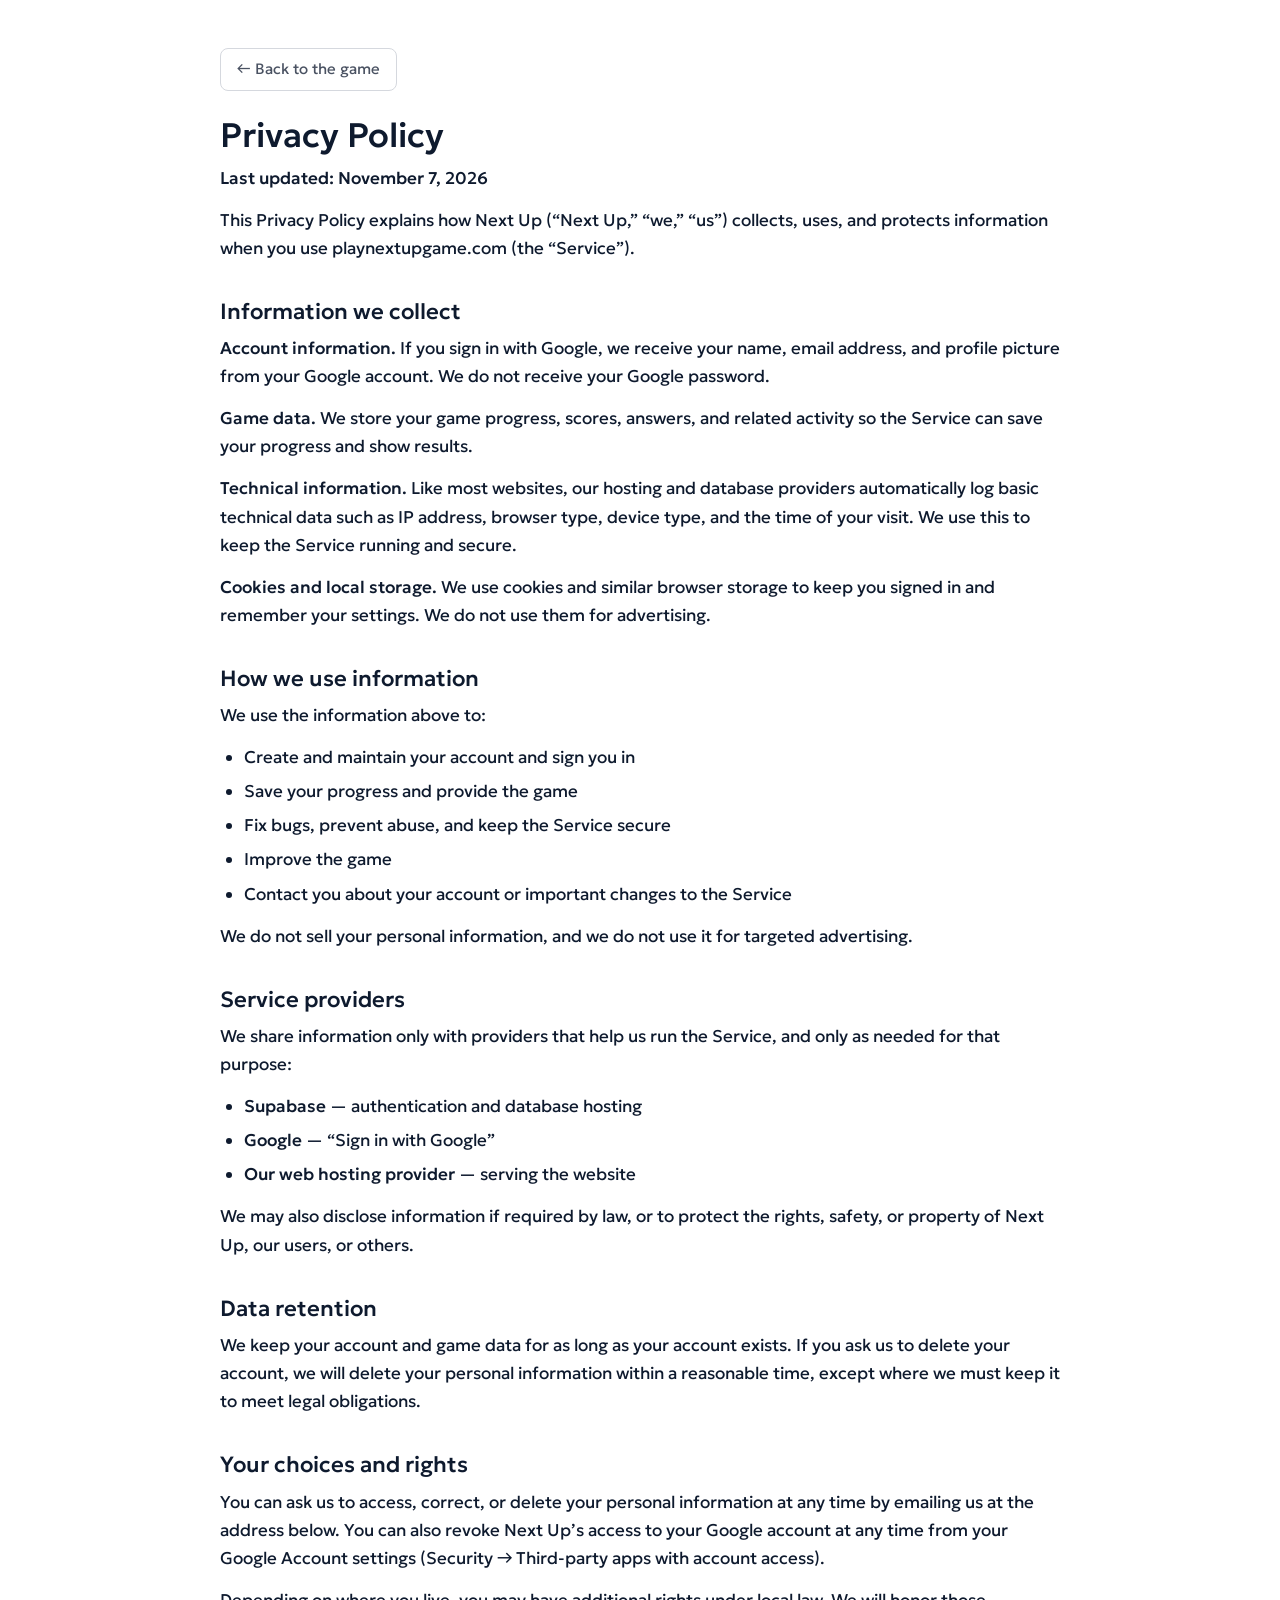
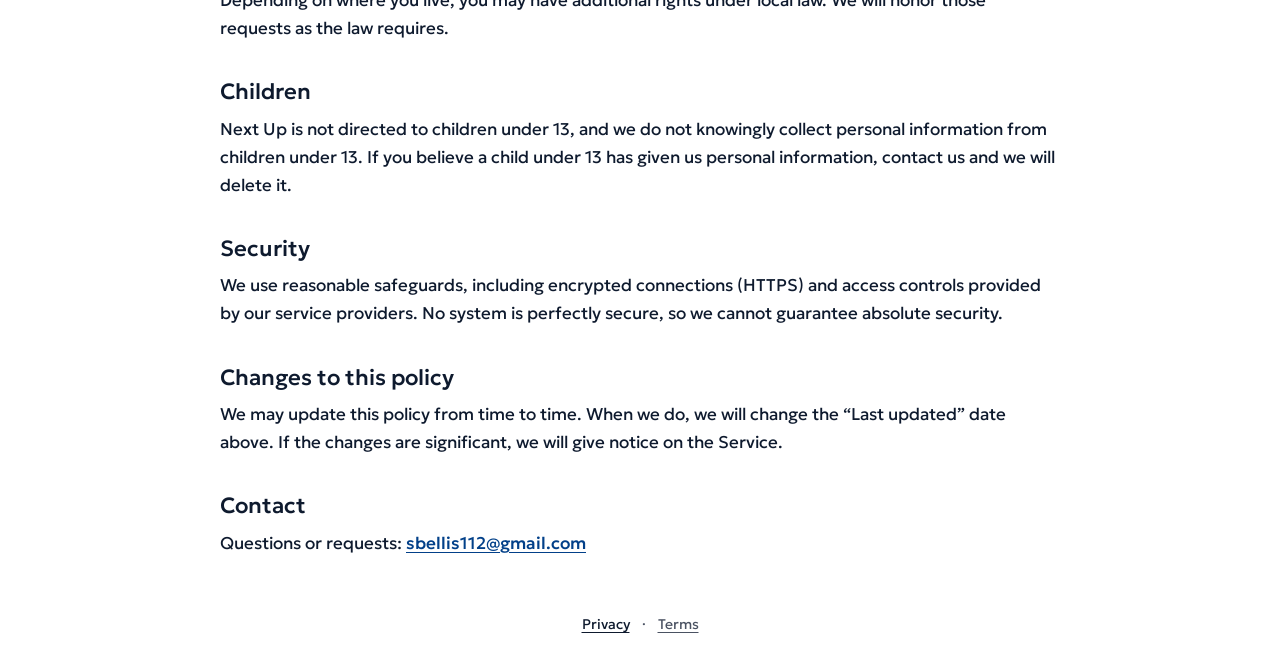
==== commit 5d304c82: "colors and design" ====
--- a/privacy/index.html
+++ b/privacy/index.html
@@ -5,10 +5,10 @@
 <meta name="viewport" content="width=device-width, initial-scale=1" />
 <title>Privacy Policy – Next Up</title>
 <meta name="description" content="How Next Up collects, uses, and protects information." />
-<meta name="theme-color" content="#5bb450" />
+<meta name="theme-color" content="#024089" />
 <link rel="preconnect" href="https://fonts.googleapis.com">
 <link rel="preconnect" href="https://fonts.gstatic.com" crossorigin>
-<link href="https://fonts.googleapis.com/css2?family=Fredoka:wght@300;400;500&display=swap" rel="stylesheet">
+<link href="https://fonts.googleapis.com/css2?family=Geologica:wght@300..800&display=swap" rel="stylesheet">
 <link rel="stylesheet" href="/css/styles.css">
 </head>
 <body class="legal-body">
--- a/css/styles.css
+++ b/css/styles.css
@@ -1,34 +1,57 @@
 :root {
+  /* Next Up design system — orange primary, blue secondary, grey accent */
   --bg: #ffffff;
   --panel: #ffffff;
   --panel-light: #f4f5f7;
   --tile: #ffffff;
-  --ink: #111;
-  --text: #1f2328;
-  --muted: #6b7280;
-  --accent: #5bb450;
-  --accent-hover: #4ea344;
-  --correct: #5bb450;
+  --ink: #0e1a2e;
+  --text: #0e1a2e;
+  --muted: #4a5262;
+  --accent: #fda300;            /* orange: primary */
+  --accent-hover: #e08e00;
+  --accent-shadow: #b87400;     /* solid under-edge on pressable keys */
+  --accent-text: #946000;       /* orange as text on light grounds */
+  --on-accent: #0e1a2e;         /* text on orange, never white */
+  --secondary: #024089;         /* blue: secondary */
+  --secondary-hover: #012f68;
+  --secondary-shadow: #01234f;
+  --on-secondary: #ffffff;
+  --grey: #e1e3e7;              /* grey: accent */
+  --correct: #0f7b6c;
   --wrong: #9ca3af;
-  --border: #d1d5db;
-  --gold: #d97706;
-  --accent-link: #2f7a28;
+  --border: #d5d8de;
+  --gold: #946000;
+  --accent-link: #024089;
+  --focus-ring: #024089;
+  --mark-blue: #024089;
+  --mark-orange: #fda300;
+  --mark-grey: #8a92a1;
 }
 @media (prefers-color-scheme: dark) {
   :root {
-    --bg: #111418;
-    --panel: #161a20;
-    --panel-light: #1d232b;
-    --text: #e6e8eb;
-    --muted: #9aa3ad;
-    --border: #313943;
-    --accent-link: #7fd174;
+    --bg: #0b1424;
+    --panel: #14213a;
+    --panel-light: #1b2a47;
+    --ink: #f3f5f9;
+    --text: #f3f5f9;
+    --muted: #a8b1c2;
+    --border: #2f3f5f;
+    --accent-text: #fda300;
+    --gold: #fda300;
+    --accent-link: #8db6f2;
+    --correct: #5cd0b6;
+    --focus-ring: #fda300;
+    --mark-blue: #5b93e0;
+    --mark-grey: #e1e3e7;
   }
 }
 * { box-sizing: border-box; }
 html, body, button, input, select, textarea, .container * {
-  font-family: 'Fredoka', -apple-system, BlinkMacSystemFont, "Segoe UI", sans-serif;
-}
+  font-family: 'Geologica', -apple-system, BlinkMacSystemFont, "Segoe UI", sans-serif;
+}
+/* Never let content shove the page sideways (the "it goes around when I zoom"
+   problem) — only vertical scroll is allowed. */
+html, body { overflow-x: hidden; }
 body {
   margin: 0;
   font-weight: 400;
@@ -36,13 +59,16 @@
   color: var(--text);
   min-height: 100vh;
   display: flex;
-  align-items: center;
-  justify-content: center;
+  /* safe centering: centers when the game fits, but falls back to the top/left
+     instead of clipping or drifting off-screen when it's taller/wider than the
+     viewport (e.g. when zoomed in). */
+  align-items: safe center;
+  justify-content: safe center;
   padding: 24px;
   flex-direction: column;
 }
-/* Column layout: the auto margins centre the container vertically and keep the footer at the bottom. */
-.container { width: 100%; max-width: 980px; margin-top: auto; }
+/* Column layout: the auto top margin centres the container vertically and keeps the footer at the bottom. */
+.container { width: 100%; max-width: 980px; margin: auto auto 0; }
 .screen { display: none; }
 .screen.active { display: block; }
 
@@ -88,11 +114,17 @@
 }
 .menu-actions button.primary {
   background: var(--accent);
-  color: white;
+  color: var(--on-accent);
   border-color: var(--accent);
 }
 .menu-actions button.primary:hover { background: var(--accent-hover); border-color: var(--accent-hover); }
 .menu-actions button:hover { border-color: var(--accent); }
+.menu-actions button:not(.primary) {
+  background: var(--secondary); color: var(--on-secondary); border-color: var(--secondary);
+  box-shadow: 0 4px 0 0 var(--secondary-shadow); font-weight: 600;
+}
+.menu-actions button:not(.primary):hover { background: var(--secondary-hover); border-color: var(--secondary-hover); }
+.menu-actions button:not(.primary):active { transform: translateY(3px); box-shadow: 0 1px 0 0 var(--secondary-shadow); }
 .menu-actions button .sub-note { display: block; font-size: 12px; font-weight: 300; opacity: 0.85; margin-top: 2px; }
 .menu-divider {
   color: var(--muted);
@@ -114,7 +146,7 @@
 }
 .diff-row button.active {
   background: var(--accent);
-  color: white;
+  color: var(--on-accent);
   border-color: var(--accent);
 }
 .diff-label {
@@ -169,23 +201,27 @@
 }
 .sequence { margin-bottom: 20px; }
 
-/* Frames stack TOP-TO-BOTTOM (numbered 1→4) so the order is unambiguous, then
-   the answer (frame 5) continues below. Reference frames are sized in viewport
-   units so the whole column tries to fit one screen; if it can't, the page
-   just scrolls vertically. Applies to every 4-frame sequence family. */
+/* Frames read LEFT-TO-RIGHT (numbered 1→4) in a single row that never wraps,
+   then the answer (frame 5) sits below as a larger stage. Reference frames are
+   sized in viewport units so all four always fit the width on one line, at any
+   zoom, and the row stays centered. Applies to every 4-frame sequence family. */
 .frame-stack {
   display: flex;
-  flex-direction: column;
-  align-items: center;
-  gap: clamp(8px, 1.6vh, 14px);
+  flex-direction: row;
+  flex-wrap: nowrap;
+  align-items: center;
+  justify-content: center;
+  gap: clamp(6px, 2vw, 16px);
 }
 /* Reference frames: read-only, so kept compact and viewport-scaled. Beats the
-   generic #screen-round .sequence .tile width rule. */
+   generic #screen-round .sequence .tile width rule. 20vw × 4 + gaps always
+   clears the viewport width. */
 #screen-round .sequence .tile.frame-tile,
 .tile.frame-tile {
   position: relative;
-  width: min(30vw, 15vh, 132px);
-  height: min(30vw, 15vh, 132px);
+  flex: 0 0 auto;
+  width: min(18vw, 22vh, 118px);
+  height: min(18vw, 22vh, 118px);
 }
 .frame-tile svg { width: 100%; height: 100%; }
 .frame-chip {
@@ -265,7 +301,7 @@
 .option:hover:not(:disabled) .tile,
 .option:focus-visible .tile {
   transform: translateY(-3px);
-  box-shadow: 0 6px 16px rgba(91,180,80,0.25);
+  box-shadow: 0 6px 16px color-mix(in srgb, var(--accent) 35%, transparent);
 }
 .option .letter { font-weight: 500; color: var(--muted); font-size: 16px; }
 .option.correct .tile { border-color: var(--correct); box-shadow: 0 0 0 3px var(--correct); }
@@ -310,7 +346,7 @@
   padding: 8px 12px; border: 1px solid var(--border); border-radius: 8px;
   background: var(--panel-light); color: var(--text); cursor: pointer; min-height: 40px;
 }
-.bld-slot.sel { background: var(--accent); color: #fff; border-color: var(--accent); }
+.bld-slot.sel { background: var(--accent); color: var(--on-accent); border-color: var(--accent); }
 .bld-size.sel { border-color: var(--accent); box-shadow: 0 0 0 2px color-mix(in srgb, var(--accent) 35%, transparent); }
 .bld-step { font-size: 20px; min-width: 44px; line-height: 1; }
 .bld-count { font-variant-numeric: tabular-nums; min-width: 64px; text-align: center; }
@@ -367,7 +403,7 @@
   font-size: 12px;
   cursor: pointer;
 }
-.bld-day.sel { background: var(--accent); color: #fff; border-color: var(--accent); }
+.bld-day.sel { background: var(--accent); color: var(--on-accent); border-color: var(--accent); }
 
 /* Tap-to-cycle nested builder: invisible section hotspots over the preview. */
 .bld-nested-wrap { position: relative; }
@@ -494,21 +530,26 @@
 .panel[data-family="number"] .tile { border-width: 1px; border-radius: 12px; }
 
 /* Weeks & schedule: stacked wide rows, paper-calendar feel. */
-.weeks, .schedule { display: flex; flex-direction: column; gap: 8px; align-items: center; margin-bottom: 20px; }
+.weeks, .schedule { display: flex; flex-direction: column; gap: 8px; align-items: center; margin-bottom: 20px; max-width: 100%; }
 .week-row {
   display: flex;
   align-items: center;
   gap: 10px;
+  max-width: 100%;
   background: #fff;
   border: 1px solid #ccc;
   border-radius: 8px;
   padding: 6px 10px;
 }
-.week-row svg { display: block; }
+/* The week/schedule grids render at a fixed 330px SVG; let them scale down so
+   they never overflow a phone (which, with overflow-x hidden, would clip). */
+.week-row svg { display: block; min-width: 0; max-width: 100%; height: auto; }
 .week-num { font-size: 11px; color: #888; min-width: 34px; font-variant-numeric: tabular-nums; }
+.week-slot { min-width: 0; }
 .question-week { border-style: dashed; color: var(--muted); background: var(--panel-light); }
 .week-q { font-size: 22px; font-weight: 300; padding: 4px 140px 4px 4px; }
-.tile.week-tile { width: auto; height: auto; padding: 8px; }
+.tile.week-tile { width: auto; height: auto; max-width: 100%; padding: 8px; }
+.tile.week-tile svg { max-width: 100%; height: auto; }
 
 /* Instruction line for puzzle families that need a hint up top. */
 .instruction {
@@ -538,12 +579,12 @@
   border-radius: 18px;
   border: none;
   background: var(--accent);
-  color: #fff;
+  color: var(--on-accent);
   cursor: pointer;
   transition: transform 0.12s ease-out, background 0.15s;
 }
 .go-btn:hover { background: var(--accent-hover); transform: translateY(-2px); }
-.go-btn:active { transform: translateY(0); }
+.go-btn:active { transform: translateY(5px); box-shadow: 0 1px 0 0 var(--accent-shadow); }
 .go-btn .go-word { font-size: 34px; font-weight: 700; letter-spacing: 4px; line-height: 1; }
 .go-btn .sub-note { font-size: 13px; opacity: 0.92; }
 .menu-links { display: flex; gap: 10px; justify-content: center; align-items: center; margin-top: 18px; color: var(--muted); }
@@ -560,13 +601,13 @@
 
 /* ----- Game feel: shake, streak glow, pulses ----- */
 /* Decaying horizontal shake on the puzzle panel (never the viewport). */
-@keyframes irt-shake {
+@keyframes nu-shake {
   10%, 90% { transform: translateX(-1px); }
   20%, 80% { transform: translateX(2px); }
   30%, 50%, 70% { transform: translateX(-4px); }
   40%, 60% { transform: translateX(4px); }
 }
-.panel.shake { animation: irt-shake 0.5s cubic-bezier(.36,.07,.19,.97) both; }
+.panel.shake { animation: nu-shake 0.5s cubic-bezier(.36,.07,.19,.97) both; }
 
 /* Streak heat: fixed glow layer behind everything; opacity-only changes. */
 .streak-glow {
@@ -577,21 +618,21 @@
   opacity: 0;
   transition: opacity 0.6s ease-out, background 0.6s ease-out;
 }
-@keyframes irt-glow-tick {
+@keyframes nu-glow-tick {
   0% { transform: scale(1); }
   40% { transform: scale(1.04); }
   100% { transform: scale(1); }
 }
-.streak-glow.glow-tick { animation: irt-glow-tick 0.5s ease-out; }
+.streak-glow.glow-tick { animation: nu-glow-tick 0.5s ease-out; }
 .container, .screen { position: relative; z-index: 1; }
 
 /* Correct-answer pulse on the revealed tile (200ms overshoot). */
-@keyframes irt-pop {
+@keyframes nu-pop {
   0% { transform: scale(0.92); }
   60% { transform: scale(1.06); }
   100% { transform: scale(1); }
 }
-.tile.correct { animation: irt-pop 0.22s cubic-bezier(.175,.885,.32,1.275); }
+.tile.correct { animation: nu-pop 0.22s cubic-bezier(.175,.885,.32,1.275); }
 
 @media (prefers-reduced-motion: reduce) {
   .panel.shake { animation: none; outline: 2px solid var(--wrong); outline-offset: 2px; }
@@ -604,7 +645,7 @@
 .answer-slot { position: relative; border-style: dashed; border-color: var(--accent); }
 .answer-slot .slot-canvas { width: 100%; height: 100%; display: flex; align-items: center; justify-content: center; }
 .answer-slot .slot-canvas svg { max-width: 100%; max-height: 100%; }
-.answer-slot .slot-ph { font-size: 40px; font-weight: 300; color: var(--accent); }
+.answer-slot .slot-ph { font-size: 40px; font-weight: 300; color: var(--accent-text); }
 .answer-slot.resolved { pointer-events: none; border-style: solid; }
 .answer-slot.resolved.correct { border-color: var(--correct); box-shadow: 0 0 0 3px var(--correct); }
 .answer-slot.resolved.wrong { border-color: #d55e00; box-shadow: 0 0 0 3px #d55e00; }
@@ -635,7 +676,7 @@
   border: 1px solid var(--border); border-radius: 8px;
   background: var(--panel-light); color: var(--text); font-size: 11px; cursor: pointer;
 }
-.slot-day.sel { background: var(--accent); color: #fff; border-color: var(--accent); }
+.slot-day.sel { background: var(--accent); color: var(--on-accent); border-color: var(--accent); }
 .slot-day-dot { font-size: 12px; min-height: 14px; }
 .question-week .week-slot .slot-week { width: 100%; }
 
@@ -654,9 +695,9 @@
   display: flex; flex-direction: column; align-items: center; justify-content: center; gap: 1px;
 }
 .m-day:hover { border-color: var(--accent); }
-.m-day.sel { background: var(--accent); border-color: var(--accent); color: #fff; }
+.m-day.sel { background: var(--accent); border-color: var(--accent); color: var(--on-accent); }
 .m-day .m-sym { font-size: 11px; line-height: 1; }
-.m-day.sel .m-sym { color: #fff; }
+.m-day.sel .m-sym { color: var(--on-accent); }
 
 /* interactive ratio bars */
 .bars-slot { width: 100%; max-width: 420px; }
@@ -724,7 +765,7 @@
 .rule-note b { color: var(--text); }
 button.next, button.quit {
   background: var(--accent);
-  color: white;
+  color: var(--on-accent);
   border: none;
   padding: 10px 22px;
   border-radius: 8px;
@@ -735,6 +776,81 @@
 }
 button.next:hover { background: var(--accent-hover); }
 button.next[hidden] { display: none; }
+
+/* The round's forward control is a wordless directional button — progress is
+   felt (→), not read. (Results-screen .next buttons keep their text.) */
+#next {
+  width: 54px;
+  min-width: 54px;
+  height: 54px;
+  min-height: 54px;
+  padding: 0;
+  border-radius: 50%;
+  font-size: 26px;
+  line-height: 1;
+  display: inline-flex;
+  align-items: center;
+  justify-content: center;
+  margin-left: auto;
+  box-shadow: 0 3px 12px color-mix(in srgb, var(--accent) 40%, transparent);
+}
+#next[hidden] { display: none; }
+
+/* Pick-from-5 options for the shape / colour / pattern puzzles. */
+.choices { display: flex; flex-wrap: wrap; gap: 10px; justify-content: center; margin-top: 2px; }
+.choice-opt {
+  position: relative;
+  padding: 4px;
+  border: 2px solid var(--border);
+  border-radius: 10px;
+  background: #fff;
+  cursor: pointer;
+  line-height: 0;
+  width: min(26vw, 120px);
+  height: min(26vw, 120px);
+  transition: border-color 0.12s, box-shadow 0.12s;
+}
+.choice-opt svg { width: 100%; height: 100%; }
+.choice-opt:hover:not(:disabled) { border-color: var(--accent); }
+.choice-opt:disabled { cursor: default; }
+.choice-opt.opt-correct { border-color: var(--correct); box-shadow: 0 0 0 3px var(--correct); }
+.choice-opt.opt-wrong { border-color: #d55e00; box-shadow: 0 0 0 3px #d55e00; opacity: 0.55; }
+
+/* The echoed pick (and any direct render) scales within the answer cell. */
+#answer-slot svg { max-width: 100%; max-height: 100%; }
+
+/* Combine matrix: rows shown as A + B = C, source cells highlighted. */
+.combine-grid { display: flex; flex-direction: column; gap: 10px; align-items: center; margin-bottom: 20px; }
+.combine-row { display: flex; align-items: center; gap: 6px; }
+.combine-cell { width: 92px; height: 92px; }
+.combine-cell svg { width: 100%; height: 100%; }
+.combine-cell.src { border-color: var(--accent); box-shadow: 0 0 0 3px color-mix(in srgb, var(--accent) 32%, transparent); }
+.combine-op { font-size: 24px; font-weight: 700; color: var(--muted); width: 18px; text-align: center; }
+@media (max-width: 560px) {
+  .combine-cell { width: 66px; height: 66px; }
+  .combine-op { font-size: 18px; width: 12px; }
+}
+
+/* Numbers-add-up grid: 3x3 board + row totals (right) + column totals (bottom). */
+.sumgrid-wrap { display: flex; justify-content: center; margin-bottom: 20px; }
+.sumgrid { display: grid; grid-template-columns: repeat(3, 64px) 58px; grid-auto-rows: 64px; gap: 6px; }
+.sum-cell {
+  display: flex; align-items: center; justify-content: center;
+  font-size: 26px; font-weight: 600; color: #111;
+  background: #fff; border: 2px solid #000; border-radius: 8px;
+}
+.sum-cell.sum-hl { background: color-mix(in srgb, var(--accent) 16%, #fff); }
+.sum-blank { border-style: dashed; border-color: var(--accent); position: relative; }
+.sum-blank .slot-canvas { width: 100%; height: 100%; display: flex; align-items: center; justify-content: center; }
+.sum-blank .slot-number { font-size: 26px; }
+.sum-blank .slot-ph { font-size: 28px; color: var(--accent-text); }
+.sum-tot { display: flex; align-items: center; justify-content: center; font-size: 20px; font-weight: 700; color: var(--muted); }
+.sum-tot.sum-hl { color: var(--accent-text); }
+@media (max-width: 560px) {
+  .sumgrid { grid-template-columns: repeat(3, 52px) 48px; grid-auto-rows: 52px; }
+  .sum-cell { font-size: 20px; }
+  .sum-tot { font-size: 17px; }
+}
 button.quit {
   background: transparent;
   color: var(--muted);
@@ -748,7 +864,7 @@
 .results .big {
   font-size: 64px;
   font-weight: 500;
-  color: var(--accent);
+  color: var(--accent-text);
   font-variant-numeric: tabular-nums;
   margin: 18px 0 8px 0;
 }
@@ -822,7 +938,7 @@
   font-size: 12px;
   font-weight: 500;
 }
-.badge.correct { background: rgba(91,180,80,0.15); color: var(--accent); }
+.badge.correct { background: color-mix(in srgb, var(--correct) 15%, transparent); color: var(--correct); }
 .badge.wrong   { background: var(--panel-light); color: var(--muted); }
 
 /* ----- Stats ----- */
@@ -844,7 +960,7 @@
 .dist-row .bar-wrap { flex: 1; background: var(--panel-light); border-radius: 4px; overflow: hidden; }
 .dist-row .bar {
   background: var(--accent);
-  color: white;
+  color: var(--on-accent);
   font-size: 12px;
   padding: 3px 8px;
   border-radius: 4px;
@@ -875,7 +991,7 @@
   letter-spacing: 1px;
   font-weight: 500;
 }
-.history-row .avg { font-variant-numeric: tabular-nums; font-weight: 500; color: var(--accent); }
+.history-row .avg { font-variant-numeric: tabular-nums; font-weight: 500; color: var(--accent-text); }
 .history-row .num { font-variant-numeric: tabular-nums; }
 .history-empty {
   padding: 40px;
@@ -1021,7 +1137,7 @@
 }
 .modal-actions button.primary {
   background: var(--accent);
-  color: white;
+  color: var(--on-accent);
   border-color: var(--accent);
 }
 .modal-actions button.primary:hover { background: var(--accent-hover); }
@@ -1050,7 +1166,7 @@
 .lb-tab:hover { color: var(--text); border-color: var(--muted); }
 .lb-tab.active {
   background: var(--accent);
-  color: white;
+  color: var(--on-accent);
   border-color: var(--accent);
 }
 .leaderboard .history-row { grid-template-columns: 44px 1fr 110px 90px 120px; }
@@ -1062,7 +1178,7 @@
   font-size: 11px;
   text-transform: uppercase;
   letter-spacing: 1px;
-  color: var(--accent);
+  color: var(--accent-text);
   margin-left: 6px;
 }
 
@@ -1083,7 +1199,7 @@
 .group-create input:focus { outline: none; border-color: var(--accent); }
 .group-create button {
   background: var(--accent);
-  color: white;
+  color: var(--on-accent);
   border: none;
   border-radius: 8px;
   padding: 10px 18px;
@@ -1118,7 +1234,7 @@
   min-height: 40px;
 }
 .group-item .group-actions button:hover { color: var(--text); border-color: var(--accent); }
-.group-item .group-actions button.primary { background: var(--accent); color: white; border-color: var(--accent); }
+.group-item .group-actions button.primary { background: var(--accent); color: var(--on-accent); border-color: var(--accent); }
 .group-item .group-actions button.primary:hover { background: var(--accent-hover); }
 
 /* ----- Google button ----- */
@@ -1179,11 +1295,6 @@
   .feedback { margin-top: 14px; }
   .results .big { font-size: 48px; }
 }
-@media (min-width: 721px) and (max-width: 1520px) {
-  body { padding-right: 274px; }
-}
-body.login-active { padding-right: 24px; }
-
 /* ----- Site footer (every page) ----- */
 .site-footer {
   position: relative;
@@ -1201,10 +1312,9 @@
 .site-footer a:hover, .site-footer a[aria-current="page"] { color: var(--text); }
 
 /* ----- Legal pages (/privacy, /terms) ----- */
-body.legal-body { padding-right: 24px; }
 .legal {
   max-width: 70ch;
-  margin-top: 0;
+  margin: 0 auto;
   padding: 24px 0 8px;
   line-height: 1.65;
   font-size: 17px;
@@ -1233,3 +1343,11 @@
   .legal { font-size: 16px; }
   .legal h1 { font-size: 28px; }
 }
+/* (Removed the asymmetric right padding that pushed the game off-center on
+   medium / zoomed widths — the game now centers globally at every size.) */
+
+/* ----- Logo hero: six shapes that become N E X T U P ----- */
+.menu .logo-hero, .logo-hero { margin: 0 auto 12px; width: min(560px, 100%); line-height: 0; }
+.logo-hero svg { width: 100%; height: auto; display: block; overflow: visible; }
+.logo-hero.replayable { cursor: pointer; }
+:focus-visible { outline: 3px solid var(--focus-ring); outline-offset: 2px; }
